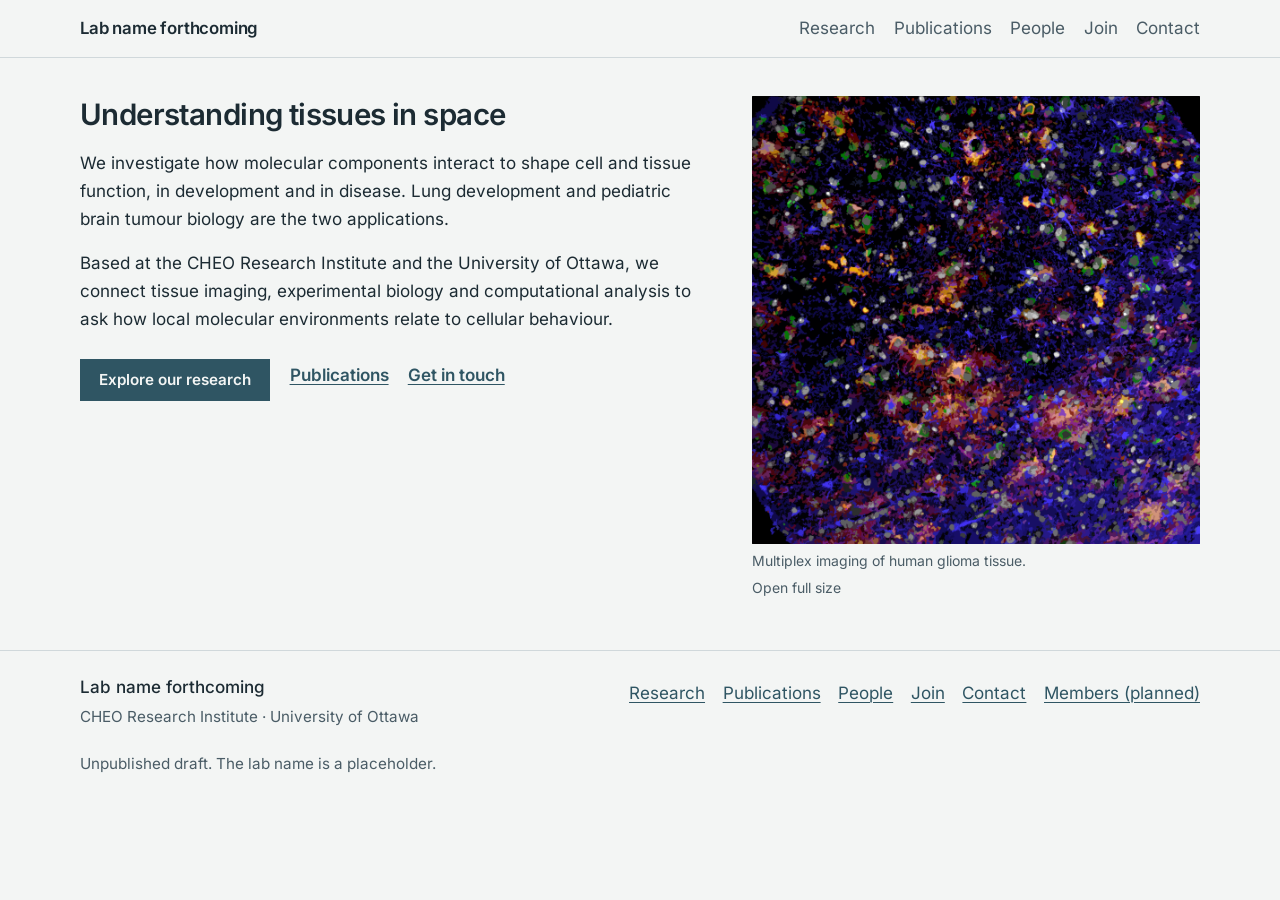
==== index.html @ e77f484b "Add the unpublished lab website at the repository root. The private repository previously held only " ====
<!DOCTYPE html>
<html lang="en-CA">
<head>
  <meta charset="utf-8">
  <meta name="viewport" content="width=device-width, initial-scale=1">
  <meta name="color-scheme" content="light">
  <meta name="robots" content="noindex, nofollow">
  <meta name="description" content="Research on lung development and pediatric tumour biology by Hadeesha Piyadasa, Scientist at the CHEO Research Institute and Assistant Professor at the University of Ottawa.">
  <title>Home</title>
  <link rel="icon" href="favicon.svg" type="image/svg+xml">
  <link rel="stylesheet" href="css/styles.css">
</head>
<body>
  <a class="skip" href="#content">Skip to content</a>
  <header class="site-header">
    <div class="shell header-bar">
      <a class="brand" href="./" aria-current="page"><span data-config="labName"></span><noscript>Lab site home</noscript></a>
      <nav aria-label="Primary">
        <ul class="nav-list">
          <li><a href="research/">Research</a></li>
          <li><a href="publications/">Publications</a></li>
          <li><a href="people/">People</a></li>
          <li><a href="join/">Join</a></li>
          <li><a href="join/#contact-heading">Contact</a></li>
        </ul>
      </nav>
    </div>
  </header>

  <main id="content" tabindex="-1">
    <div class="shell home-layout">
      <div class="home-lead">
        <h1>Understanding tissues in space</h1>
        <p>We investigate how molecular components interact to shape cell and tissue function, in development and in disease. Lung development and pediatric brain tumour biology are the two applications.</p>
        <p>Based at the CHEO Research Institute and the University of Ottawa, we connect tissue imaging, experimental biology and computational analysis to ask how local molecular environments relate to cellular behaviour.</p>
        <p class="home-links">
          <a class="button" href="research/">Explore our research</a>
          <a href="publications/">Publications</a>
          <a href="join/#contact-heading">Get in touch</a>
        </p>
      </div>
      <figure class="home-figure">
        <a href="images/glioma-multiplex-full.jpg">
          <img src="images/glioma-multiplex.jpg" width="2000" height="2000" alt="Multiplex imaging of human glioma tissue.">
          <span class="visually-hidden">Open full size</span>
        </a>
        <figcaption>Multiplex imaging of human glioma tissue.</figcaption>
        <p class="figure-open"><a href="images/glioma-multiplex-full.jpg">Open full size</a></p>
      </figure>
    </div>
  </main>

  <footer class="site-footer">
    <div class="shell">
      <div class="footer-brand">
        <p class="footer-name"><span data-config="labName"></span></p>
        <p class="footer-affil">CHEO Research Institute · University of Ottawa</p>
      </div>
      <nav class="footer-nav" aria-label="Footer">
        <ul>
          <li><a href="research/">Research</a></li>
          <li><a href="publications/">Publications</a></li>
          <li><a href="people/">People</a></li>
          <li><a href="join/">Join</a></li>
          <li><a href="join/#contact-heading">Contact</a></li>
          <li><a href="members/">Members (planned)</a></li>
        </ul>
      </nav>
      <p class="draft-note">Unpublished draft. The lab name is a placeholder.</p>
    </div>
  </footer>
  <script src="js/site-config.js"></script>
  <script src="js/site.js"></script>
</body>
</html>
---- css/styles.css ----
/* Editorial styles for the lab draft.
   Colour tokens live here. The lab name does not: it is set in js/site-config.js.
   Chalky blue palette: --paper is the soft off-white ground, --beige is the pale blue-grey surface,
   --sage is the dusty mineral blue, and --clay is a second muted slate. No violet.
   Text colours are paired with --paper or --beige at WCAG AA.
   --line-strong is for control boundaries (3:1). --rule is a decorative hairline. */

@font-face {
  font-family: "Inter";
  font-style: normal;
  font-weight: 400;
  font-display: swap;
  src: url("../fonts/inter-400.woff2") format("woff2");
}

@font-face {
  font-family: "Inter";
  font-style: normal;
  font-weight: 500;
  font-display: swap;
  src: url("../fonts/inter-500.woff2") format("woff2");
}

@font-face {
  font-family: "Inter";
  font-style: normal;
  font-weight: 600;
  font-display: swap;
  src: url("../fonts/inter-600.woff2") format("woff2");
}

:root {
  --paper: #f3f5f4;
  --beige: #dde5e8;
  --ink: #1c2b33;
  --muted: #4a5c66;
  --sage: #2f5563;
  --clay: #3a4f5c;
  --rule: #d0d8db;
  --line-strong: #5c6e78;
  --selection: #d5e0e3;
  --sans: "Inter", "Helvetica Neue", Helvetica, Arial, sans-serif;
  color-scheme: light;
}

*,
*::before,
*::after {
  box-sizing: border-box;
}

html {
  scroll-behavior: smooth;
}

body {
  margin: 0;
  background: var(--paper);
  color: var(--ink);
  font-family: var(--sans);
  font-size: 1.0625rem;
  font-weight: 400;
  line-height: 1.65;
  text-rendering: optimizeLegibility;
}

::selection {
  background: var(--selection);
  color: var(--ink);
}

h1,
h2,
h3,
.brand {
  text-wrap: balance;
}

p {
  text-wrap: pretty;
}

a {
  color: var(--sage);
  text-decoration-thickness: 1px;
  text-underline-offset: 0.16em;
}

a:visited {
  color: var(--sage);
}

a:hover {
  color: var(--ink);
}

:focus-visible {
  outline: 2px solid var(--sage);
  outline-offset: 3px;
}

.skip {
  position: absolute;
  left: 1rem;
  top: 0;
  transform: translateY(-120%);
  background: var(--ink);
  color: var(--paper);
  padding: 0.6rem 0.9rem;
  z-index: 6;
  text-decoration: none;
}

.skip:hover,
.skip:focus,
.skip:focus-visible {
  transform: none;
  color: var(--paper);
  outline-color: var(--paper);
}

.skip:visited {
  color: var(--paper);
}

.shell {
  width: min(1120px, calc(100% - 2rem));
  margin-inline: auto;
}

.site-header {
  position: sticky;
  top: 0;
  z-index: 4;
  background: var(--paper);
  border-bottom: 1px solid var(--rule);
}

.header-bar {
  display: flex;
  flex-wrap: wrap;
  align-items: center;
  justify-content: space-between;
  gap: 0.35rem 1.5rem;
  min-height: 3.5rem;
  padding-block: 0.35rem;
}

.brand {
  font-family: var(--sans);
  font-weight: 600;
  font-size: 1.05rem;
  line-height: 1.35;
  letter-spacing: -0.011em;
  color: var(--ink);
  text-decoration: none;
  overflow-wrap: anywhere;
}

.brand:hover,
.brand:visited {
  color: var(--ink);
}

.brand:hover {
  color: var(--sage);
}

.nav-list,
.footer-nav ul,
.chips,
.focus-list,
.page-index ol,
.legend {
  list-style: none;
  margin: 0;
  padding: 0;
}

.nav-list {
  display: flex;
  flex-wrap: wrap;
  gap: 0.15rem 1.15rem;
}

.nav-list a {
  display: inline-block;
  padding-block: 0.55rem;
  color: var(--muted);
  text-decoration: none;
}

.nav-list a:visited {
  color: var(--muted);
}

.nav-list a:hover {
  color: var(--sage);
}

.nav-list a[aria-current="page"] {
  color: var(--ink);
  font-weight: 600;
  box-shadow: inset 0 -2px 0 var(--sage);
}

.kicker,
.section-label {
  font-family: var(--sans);
  font-size: 0.75rem;
  font-weight: 600;
  letter-spacing: 0.06em;
  text-transform: uppercase;
  color: var(--sage);
  margin: 0 0 0.85rem;
}

h2.section-label {
  margin-top: 2.4rem;
  margin-bottom: 0.2rem;
}

.home-copy {
  padding: 2.5rem 0 2.75rem;
  max-width: 40rem;
}

.home-copy h1,
.page-intro h1 {
  font-family: var(--sans);
  font-weight: 600;
  letter-spacing: -0.02em;
  line-height: 1.2;
  margin: 0;
}

.home-copy h1 {
  font-size: clamp(1.85rem, 2.6vw, 2.35rem);
  max-width: min(20em, 100%);
}

.lede,
.deck {
  font-family: var(--sans);
  font-style: normal;
  font-weight: 400;
  line-height: 1.6;
  color: var(--ink);
  margin: 1rem 0 0;
}

.lede {
  font-size: 1.125rem;
  max-width: 38rem;
}

.deck {
  font-size: 1.125rem;
  max-width: 38rem;
}

.chips {
  display: flex;
  flex-wrap: wrap;
  gap: 0.45rem;
  margin-top: 1.35rem;
}

.chips a {
  display: inline-block;
  padding: 0.32rem 0.65rem;
  border: 1px solid var(--line-strong);
  border-radius: 2px;
  color: var(--ink);
  text-decoration: none;
  font-size: 0.86rem;
  line-height: 1.35;
  background: transparent;
}

.chips a:visited {
  color: var(--ink);
}

.chips a:hover {
  border-color: var(--sage);
  color: var(--sage);
  background: var(--beige);
}

.focus-list {
  margin-top: 2.15rem;
}

.focus-list > li {
  display: grid;
  grid-template-columns: 2.4rem minmax(0, 1fr);
  column-gap: 0.8rem;
  border-top: 1px solid var(--rule);
  padding: 0.95rem 0 1rem;
}

.focus-list .num {
  font-family: var(--sans);
  font-style: normal;
  font-weight: 500;
  font-size: 0.95rem;
  color: var(--muted);
  padding-top: 0.15rem;
}

.focus-list h3 {
  font-family: var(--sans);
  font-weight: 600;
  font-size: 1.2rem;
  line-height: 1.35;
  letter-spacing: -0.011em;
  margin: 0 0 0.3rem;
}

.focus-list h3 a {
  text-decoration: underline;
  text-decoration-thickness: 1px;
  text-underline-offset: 0.14em;
}

.focus-list h3 a:hover {
  color: var(--ink);
}

.focus-list p {
  margin: 0;
  color: var(--muted);
  max-width: 46ch;
}

.focus-list li:hover .num,
.focus-list li:focus-within .num {
  color: var(--sage);
}

.developing-note {
  margin: 0.4rem 0 0;
  padding-top: 1rem;
  max-width: 42rem;
  color: var(--muted);
  font-size: 0.98rem;
}

.developing-note a {
  color: var(--sage);
}

.developing-note a:hover {
  color: var(--ink);
}

.visual {
  background: var(--beige);
  border-top: 1px solid var(--rule);
  padding: 1.35rem 1rem 1.6rem;
}

.schematic-figure {
  margin: 0;
}

.schematic {
  display: block;
  width: min(100%, 28rem);
  height: auto;
  margin-inline: auto;
}

.figure-label {
  display: block;
  margin-top: 1rem;
}

.schematic-figure p {
  margin: 0 0 0.7rem;
  font-size: 0.95rem;
  line-height: 1.5;
  max-width: 38rem;
}

.legend {
  display: flex;
  flex-wrap: wrap;
  gap: 0.4rem 0.9rem;
  font-size: 0.86rem;
}

.legend li {
  display: flex;
  align-items: center;
  gap: 0.4rem;
}

.swatch {
  width: 0.85rem;
  height: 0.85rem;
  flex: 0 0 auto;
  box-sizing: border-box;
}

.swatch-ring {
  border: 1.5px solid var(--sage);
  border-radius: 50%;
  background: transparent;
}

.swatch-outline {
  border: 1.5px solid var(--ink);
  border-radius: 50%;
  background: var(--beige);
}

.swatch-sage {
  background: var(--sage);
  border-radius: 50%;
}

.swatch-clay {
  background: var(--clay);
  border-radius: 50%;
}

.swatch-barrier {
  width: 0.95rem;
  height: 0.75rem;
  background:
    linear-gradient(var(--ink), var(--ink)) left center / 1.5px 100% no-repeat,
    linear-gradient(var(--ink), var(--ink)) right center / 1.5px 100% no-repeat;
}

.ring-sage,
.ring-ink,
.ring-clay,
.cell-outline,
.cell-sage,
.cell-clay,
.vessel {
  stroke-linecap: round;
  stroke-linejoin: round;
}

.ring-sage {
  fill: none;
  stroke: var(--sage);
  stroke-width: 1.45;
}

.ring-ink {
  fill: none;
  stroke: var(--ink);
  stroke-width: 1.15;
}

.ring-clay {
  fill: none;
  stroke: var(--clay);
  stroke-width: 1.15;
}

.cell-outline {
  fill: var(--beige);
  stroke: var(--ink);
  stroke-width: 1.3;
}

.cell-sage {
  fill: var(--sage);
  stroke: none;
}

.cell-clay {
  fill: var(--clay);
  stroke: none;
}

.vessel {
  fill: none;
  stroke: var(--ink);
  stroke-width: 1.25;
}

.affiliations {
  padding: 2.4rem 0 2.6rem;
  border-top: 1px solid var(--rule);
}

.aff-grid {
  display: grid;
  gap: 1.6rem;
}

.affiliations h3 {
  font-family: var(--sans);
  font-weight: 600;
  font-size: 1.125rem;
  line-height: 1.35;
  letter-spacing: -0.011em;
  margin: 0 0 0.35rem;
}

.affiliations p {
  margin: 0 0 0.45rem;
  max-width: 36ch;
}

.page {
  padding-bottom: 4rem;
}

.page-intro {
  max-width: 40rem;
  padding-top: 2.7rem;
  padding-bottom: 2rem;
}

.page-intro h1 {
  font-size: clamp(1.7rem, 2.2vw, 2.05rem);
}

.role {
  margin: 0.8rem 0 0;
  color: var(--sage);
  font-weight: 500;
}

.page-grid {
  display: grid;
  gap: 1.75rem;
}

.page-index ol {
  border-bottom: 1px solid var(--rule);
  counter-reset: idx;
}

.page-index li {
  counter-increment: idx;
  border-top: 1px solid var(--rule);
}

.page-index a {
  display: grid;
  grid-template-columns: 2rem minmax(0, 1fr);
  column-gap: 0.45rem;
  row-gap: 0.1rem;
  padding: 0.6rem 0;
  color: var(--ink);
  text-decoration: none;
}

.page-index a::before {
  content: counter(idx, decimal-leading-zero);
  grid-column: 1;
  grid-row: 1 / span 2;
  font-family: var(--sans);
  font-style: normal;
  font-weight: 500;
  color: var(--muted);
}

.page-index a:visited {
  color: var(--ink);
}

.page-index a:hover,
.page-index a:hover::before {
  color: var(--sage);
}

.index-label {
  grid-column: 2;
  grid-row: 1;
}

.index-note {
  grid-column: 2;
  grid-row: 2;
  color: var(--sage);
  font-size: 0.8rem;
}

.prose h2 {
  font-family: var(--sans);
  font-weight: 600;
  font-size: 1.35rem;
  line-height: 1.35;
  letter-spacing: -0.015em;
  margin: 2.5rem 0 0.75rem;
}

.prose > section:first-child > h2 {
  margin-top: 0;
}

.prose p,
.prose li {
  max-width: 65ch;
}

.prose p {
  margin: 0 0 1rem;
}

.prose ul {
  margin: 0.25rem 0 1.1rem;
  padding-left: 1.15rem;
}

.prose li {
  margin: 0.35rem 0;
  padding-left: 0.2rem;
}

.prose li::marker {
  color: var(--sage);
}

.cite-list {
  list-style: none;
  margin: 0;
  padding: 0;
}

.citation {
  border-top: 1px solid var(--rule);
  padding: 0.9rem 0 1rem;
}

.cite-title {
  margin: 0 0 0.3rem;
  font-weight: 600;
  line-height: 1.4;
}

.cite-authors,
.cite-source,
.cite-full {
  margin: 0 0 0.35rem;
}

.cite-authors,
.cite-full,
.cite-source {
  color: var(--muted);
  overflow-wrap: anywhere;
}

.author-self {
  font-weight: 600;
  color: var(--ink);
}

.citation details {
  margin: 0 0 0.4rem;
}

.citation summary {
  color: var(--sage);
  font-size: 0.92rem;
  font-weight: 600;
}

.preprint-note {
  margin: 0 0 0.5rem;
  padding-left: 0.85rem;
  border-left: 2px solid var(--sage);
}

.prose section[id],
#contact-heading,
#published-glioma {
  scroll-margin-top: 4.75rem;
}

.wide-figure,
.prior-figure {
  margin: 0 0 2.25rem;
}

.figure-scroll {
  overflow-x: auto;
  max-width: 100%;
}

.figure-scroll a {
  display: block;
  color: inherit;
  text-decoration: none;
}

.wide-figure img,
.prior-figure img {
  display: block;
  width: 100%;
  height: auto;
  max-width: none;
  object-fit: contain;
}

.wide-figure figcaption,
.prior-figure figcaption,
.figure-open {
  margin: 0.55rem 0 0;
  max-width: 68ch;
  color: var(--muted);
  font-size: 0.95rem;
  line-height: 1.5;
}

.prior-glioma {
  margin-top: 2.5rem;
  padding-top: 0.25rem;
  border-top: 1px solid var(--rule);
}

.prior-glioma > p {
  max-width: 68ch;
}

.home-layout {
  display: grid;
  grid-template-columns: minmax(0, 1fr);
  gap: 1.75rem;
  align-items: start;
  padding: 2.4rem 0 3.25rem;
}

.home-lead h1 {
  font-size: clamp(1.7rem, 2.3vw, 2.15rem);
  font-weight: 600;
  letter-spacing: -0.02em;
  line-height: 1.25;
  margin: 0 0 1rem;
}

.home-lead p {
  max-width: 40rem;
  margin: 0 0 1rem;
}

.home-links {
  display: flex;
  flex-wrap: wrap;
  align-items: center;
  gap: 0.75rem 1.2rem;
  margin: 1.15rem 0 0;
}

.home-links a:not(.button) {
  font-weight: 600;
}

.home-figure {
  margin: 0;
}

.home-figure a {
  display: block;
  color: inherit;
  text-decoration: none;
}

.home-figure img {
  display: block;
  width: 100%;
  height: auto;
  object-fit: contain;
}

.home-figure figcaption,
.home-figure .figure-open {
  margin: 0.45rem 0 0;
  color: var(--muted);
  font-size: 0.875rem;
  line-height: 1.4;
}

.button {
  display: inline-block;
  margin-top: 0.6rem;
  padding: 0.7rem 1.2rem;
  background: var(--sage);
  color: var(--paper);
  font-weight: 600;
  font-size: 0.95rem;
  line-height: 1.3;
  text-decoration: none;
}

.button:visited,
.button:hover,
.button:focus-visible {
  color: var(--paper);
}

.button:hover {
  background: var(--ink);
}

.developing {
  margin-top: 2.75rem;
  padding: 0.2rem 0 0.2rem 1rem;
  border-left: 2px solid var(--sage);
}

.developing h2 {
  margin-top: 0.35rem;
}

.record {
  margin: 0.4rem 0 1.2rem;
}

.record div {
  display: grid;
  gap: 0.15rem;
  padding: 0.8rem 0;
  border-top: 1px solid var(--rule);
}

.record dt {
  font-size: 0.75rem;
  font-weight: 600;
  letter-spacing: 0.06em;
  text-transform: uppercase;
  color: var(--sage);
}

.record dd {
  margin: 0;
  overflow-wrap: anywhere;
}

.placeholder-panel {
  margin: 0 0 1.5rem;
  padding: 1rem 1rem 0.35rem;
  border: 1px solid var(--line-strong);
  background: var(--beige);
}

.placeholder-panel h2 {
  margin-top: 0.15rem;
}

.placeholder-flag {
  font-weight: 600;
  margin: 0 0 0.35rem;
}

.identity-panel {
  margin-top: 1.6rem;
  padding-top: 0.4rem;
  border-top: 1px solid var(--rule);
}

.site-footer {
  border-top: 1px solid var(--rule);
  padding: 1.4rem 0 2.4rem;
}

.site-footer .shell {
  display: grid;
  gap: 1rem;
}

.footer-name {
  font-weight: 500;
  margin: 0 0 0.2rem;
  overflow-wrap: anywhere;
}

.footer-affil,
.draft-note {
  margin: 0;
  color: var(--muted);
  font-size: 0.95rem;
}

.footer-nav ul {
  display: flex;
  flex-wrap: wrap;
  gap: 0.35rem 1.1rem;
}

.footer-nav a {
  display: inline-block;
  padding-block: 0.35rem;
  color: var(--sage);
}

.footer-nav a:visited {
  color: var(--sage);
}

.footer-nav a:hover {
  color: var(--ink);
}

.footer-nav a[aria-current="page"] {
  font-weight: 600;
}

.draft-note {
  margin-top: 0.35rem;
}

.visually-hidden {
  position: absolute;
  width: 1px;
  height: 1px;
  padding: 0;
  margin: -1px;
  overflow: hidden;
  clip: rect(0, 0, 0, 0);
  white-space: nowrap;
  border: 0;
}

@media (max-width: 720px) {
  .header-bar {
    flex-direction: column;
    align-items: flex-start;
    padding-block: 0.7rem;
  }
}

@media (min-width: 700px) {
  .shell {
    width: min(1120px, calc(100% - 4rem));
  }

  .record div {
    grid-template-columns: 12.5rem minmax(0, 1fr);
    gap: 0.5rem 1rem;
    align-items: baseline;
  }

}

@media (min-width: 840px) {
  .home-layout {
    grid-template-columns: minmax(0, 1.05fr) minmax(14rem, 28rem);
    column-gap: 3rem;
  }
}

@media (min-width: 800px) {
  .aff-grid {
    grid-template-columns: 0.9fr 1.35fr 0.85fr;
    gap: 2rem;
  }
}

@media (min-width: 900px) {
  .site-footer .shell {
    grid-template-columns: minmax(0, 1fr) max-content;
    grid-template-areas:
      "brand nav"
      "note note";
    column-gap: 2rem;
    align-items: start;
  }

  .footer-brand {
    grid-area: brand;
  }

  .footer-nav {
    grid-area: nav;
  }

  .footer-nav ul {
    justify-content: flex-end;
  }

  .draft-note {
    grid-area: note;
  }
}

@media (min-width: 900px) {
  .page-grid {
    grid-template-columns: 16.5rem minmax(0, 40rem);
    align-items: start;
  }

  .page-index {
    position: sticky;
    top: 4.5rem;
  }
}

@media (min-width: 960px) {
  .split {
    display: grid;
    grid-template-columns: minmax(0, 1.15fr) minmax(17rem, 0.8fr);
    column-gap: 2.75rem;
    align-items: stretch;
  }

  .home-copy {
    padding: 3.15rem 0 3.4rem;
  }

  .visual {
    border-top: 0;
    border-left: 1px solid var(--rule);
    padding: 1.6rem 0 2rem 1.45rem;
  }

  .schematic-figure {
    position: sticky;
    top: 1.15rem;
  }
}

@media (max-width: 959px) {
  .split {
    display: grid;
    grid-template-columns: 1fr;
  }
}

@media (prefers-reduced-motion: reduce) {
  html {
    scroll-behavior: auto;
  }
}

@media (prefers-contrast: more) {
  :root {
    --rule: #1c2b33;
    --muted: #1c2b33;
  }

  .ring-sage,
  .ring-ink,
  .ring-clay,
  .cell-outline,
  .vessel {
    stroke-width: 2;
  }
}

@media (forced-colors: active) {
  .chips a,
  .placeholder-panel,
  .site-header,
  .site-footer,
  .visual,
  .developing {
    border-color: CanvasText;
  }

  .skip {
    background: CanvasText;
    color: Canvas;
  }
}

@media print {
  .skip,
  .site-header nav,
  .page-index,
  .footer-nav {
    display: none;
  }

  body {
    background: #fff;
    color: #000;
  }

  .visual,
  .placeholder-panel {
    background: #fff;
  }

  a[href^="http"]::after {
    content: " (" attr(href) ")";
    font-size: 0.85em;
  }
}
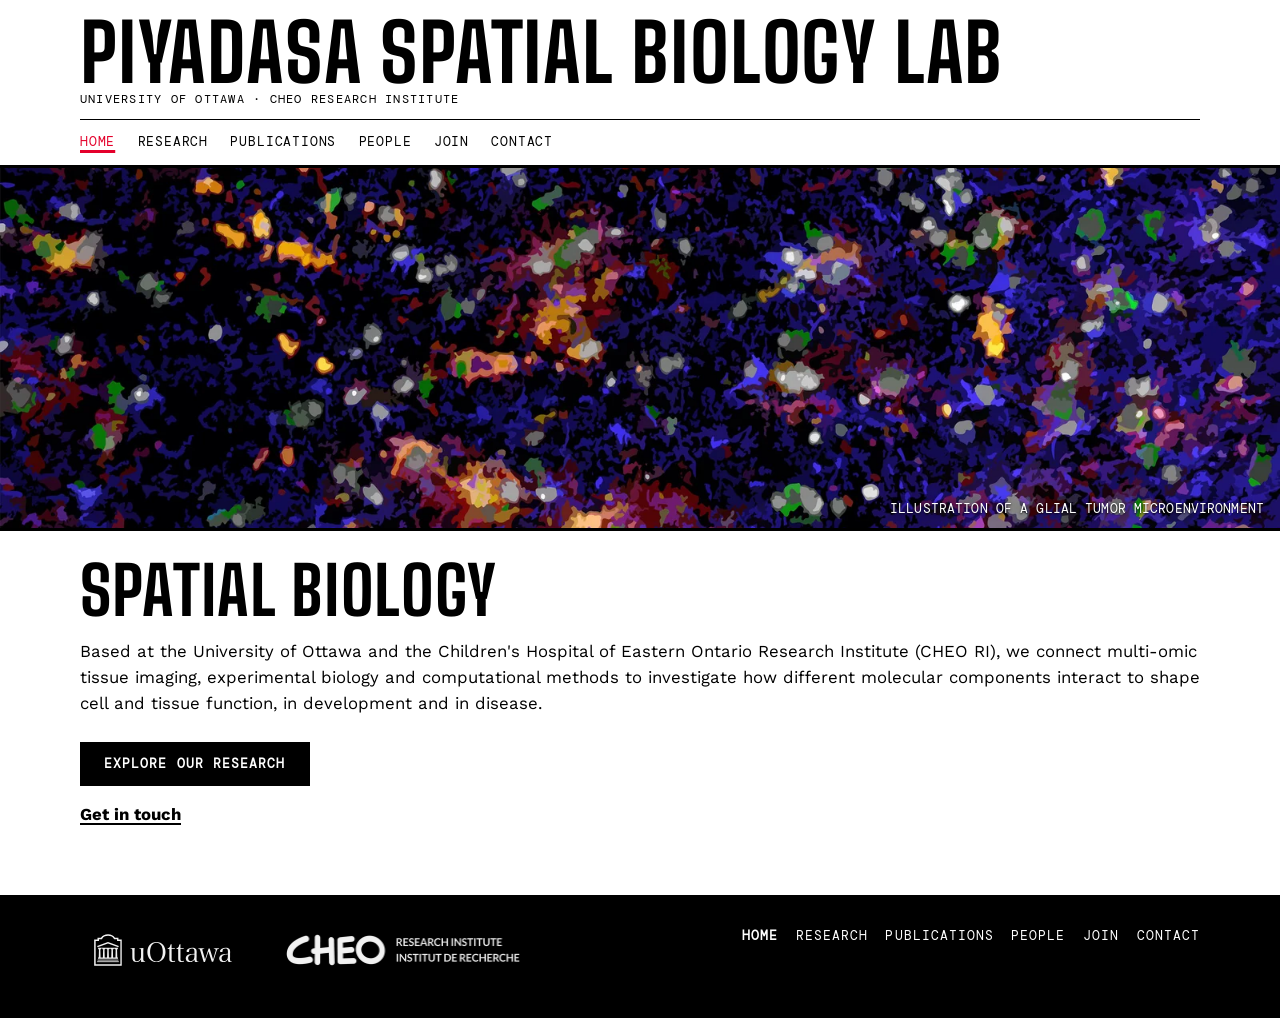
==== commit d1cfae32: "Publish the current lab website. Replace the draft at the repository root with the owner's current s" ====
--- a/index.html
+++ b/index.html
@@ -5,68 +5,67 @@
   <meta name="viewport" content="width=device-width, initial-scale=1">
   <meta name="color-scheme" content="light">
   <meta name="robots" content="noindex, nofollow">
-  <meta name="description" content="Research on lung development and pediatric tumour biology by Hadeesha Piyadasa, Scientist at the CHEO Research Institute and Assistant Professor at the University of Ottawa.">
+  <meta name="description" content="Research on lung development and pediatric tumor biology by Hadeesha Piyadasa, Assistant Professor at the University of Ottawa and Scientist at the CHEO Research Institute.">
   <title>Home</title>
   <link rel="icon" href="favicon.svg" type="image/svg+xml">
+  <link rel="preload" href="fonts/big-shoulders-700.woff" as="font" type="font/woff" crossorigin>
+  <link rel="preload" href="fonts/work-sans-400.woff" as="font" type="font/woff" crossorigin>
   <link rel="stylesheet" href="css/styles.css">
 </head>
 <body>
   <a class="skip" href="#content">Skip to content</a>
   <header class="site-header">
     <div class="shell header-bar">
-      <a class="brand" href="./" aria-current="page"><span data-config="labName"></span><noscript>Lab site home</noscript></a>
+      <div class="brand-block">
+        <a class="brand" href="./" aria-current="page"><span data-config="labName"></span><noscript>Lab site home</noscript></a>
+        <p class="brand-affil">University of Ottawa · CHEO Research Institute</p>
+      </div>
       <nav aria-label="Primary">
         <ul class="nav-list">
+          <li><a href="./" aria-current="page">Home</a></li>
           <li><a href="research/">Research</a></li>
           <li><a href="publications/">Publications</a></li>
           <li><a href="people/">People</a></li>
           <li><a href="join/">Join</a></li>
-          <li><a href="join/#contact-heading">Contact</a></li>
+          <li><a href="contact/">Contact</a></li>
         </ul>
       </nav>
     </div>
   </header>
 
   <main id="content" tabindex="-1">
-    <div class="shell home-layout">
-      <div class="home-lead">
-        <h1>Understanding tissues in space</h1>
-        <p>We investigate how molecular components interact to shape cell and tissue function, in development and in disease. Lung development and pediatric brain tumour biology are the two applications.</p>
-        <p>Based at the CHEO Research Institute and the University of Ottawa, we connect tissue imaging, experimental biology and computational analysis to ask how local molecular environments relate to cellular behaviour.</p>
-        <p class="home-links">
-          <a class="button" href="research/">Explore our research</a>
-          <a href="publications/">Publications</a>
-          <a href="join/#contact-heading">Get in touch</a>
-        </p>
-      </div>
-      <figure class="home-figure">
-        <a href="images/glioma-multiplex-full.jpg">
-          <img src="images/glioma-multiplex.jpg" width="2000" height="2000" alt="Multiplex imaging of human glioma tissue.">
-          <span class="visually-hidden">Open full size</span>
-        </a>
-        <figcaption>Multiplex imaging of human glioma tissue.</figcaption>
-        <p class="figure-open"><a href="images/glioma-multiplex-full.jpg">Open full size</a></p>
-      </figure>
+    <figure class="home-banner">
+      <img src="images/glioma-multiplex.jpg" srcset="images/_opt/glioma-multiplex-800.webp 800w, images/_opt/glioma-multiplex-1200.webp 1200w, images/_opt/glioma-multiplex-1600.webp 1600w, images/_opt/glioma-multiplex-2000.webp 2000w" sizes="100vw" width="2000" height="800" alt="Illustration of a glial tumor microenvironment." fetchpriority="high" decoding="async">
+      <figcaption class="banner-credit">Illustration of a glial tumor microenvironment</figcaption>
+    </figure>
+    <div class="shell home-lead">
+      <h1>Spatial Biology</h1>
+      <p>Based at the University of Ottawa and the Children's Hospital of Eastern Ontario Research Institute (CHEO RI), we connect multi-omic tissue imaging, experimental biology and computational methods to investigate how different molecular components interact to shape cell and tissue function, in development and in disease.</p>
+      <p class="home-links">
+        <a class="button" href="research/">Explore our research</a>
+        <a href="contact/">Get in touch</a>
+      </p>
     </div>
   </main>
 
   <footer class="site-footer">
     <div class="shell">
       <div class="footer-brand">
-        <p class="footer-name"><span data-config="labName"></span></p>
-        <p class="footer-affil">CHEO Research Institute · University of Ottawa</p>
+        <p class="footer-logos">
+          <img src="images/logos/uottawa.svg" alt="University of Ottawa" width="525" height="190">
+          <img class="logo-cheo" src="images/logos/cheo-ri.png" srcset="images/_opt/cheo-ri-480.webp 480w, images/_opt/cheo-ri-720.webp 720w" sizes="18.5rem" alt="CHEO Research Institute" width="2602" height="346" loading="lazy" decoding="async">
+        </p>
       </div>
       <nav class="footer-nav" aria-label="Footer">
         <ul>
+          <li><a href="./" aria-current="page">Home</a></li>
           <li><a href="research/">Research</a></li>
           <li><a href="publications/">Publications</a></li>
           <li><a href="people/">People</a></li>
           <li><a href="join/">Join</a></li>
-          <li><a href="join/#contact-heading">Contact</a></li>
-          <li><a href="members/">Members (planned)</a></li>
+          <li><a href="contact/">Contact</a></li>
         </ul>
       </nav>
-      <p class="draft-note">Unpublished draft. The lab name is a placeholder.</p>
     </div>
   </footer>
   <script src="js/site-config.js"></script>
--- a/css/styles.css
+++ b/css/styles.css
@@ -27,6 +27,15 @@
   font-weight: 600;
   font-display: swap;
   src: url("../fonts/inter-600.woff2") format("woff2");
+}
+
+/* Handwritten face for the lab name only (Nothing You Could Do, OFL; see fonts/OFL-NothingYouCouldDo.txt). */
+@font-face {
+  font-family: "Nothing You Could Do";
+  font-style: normal;
+  font-weight: 400;
+  font-display: block;
+  src: url("../fonts/nothing-you-could-do.woff") format("woff");
 }
 
 :root {
@@ -675,7 +684,7 @@
 .prose section[id],
 #contact-heading,
 #published-glioma {
-  scroll-margin-top: 4.75rem;
+  scroll-margin-top: 10rem;
 }
 
 .wide-figure,
@@ -992,7 +1001,7 @@
 
   .page-index {
     position: sticky;
-    top: 4.5rem;
+    top: 9.75rem;
   }
 }
 
@@ -1064,6 +1073,605 @@
   }
 }
 
+/* Lab members on the people page. Cards are added with the editor's "Add..." menu
+   (scripts/preview_server.py); a card is an <li class="member"> with an optional
+   <img class="member-photo"> and a .member-body holding name, role and bio. */
+.members {
+  list-style: none;
+  margin: 0.5rem 0 1.5rem;
+  padding: 0;
+}
+
+.prose .members li.member {
+  display: grid;
+  grid-template-columns: auto 1fr;
+  gap: 0.5rem 1.25rem;
+  align-items: start;
+  margin: 0;
+  padding: 1rem 0;
+  border-top: 1px solid var(--rule);
+  max-width: none;
+}
+
+.member-photo {
+  display: block;
+  width: 6.5rem;
+  height: 6.5rem;
+  object-fit: cover;
+  border-radius: 6px;
+  background: var(--beige);
+}
+
+.member-body {
+  min-width: 0;
+}
+
+.member-name {
+  margin: 0;
+  font-size: 1.1rem;
+  font-weight: 600;
+  letter-spacing: -0.01em;
+}
+
+.member-role {
+  margin: 0.2rem 0 0;
+  color: var(--sage);
+  font-weight: 500;
+}
+
+.prose .member-bio {
+  margin: 0.5rem 0 0;
+  max-width: 65ch;
+}
+
+/* Editor presets. Set from the in-browser editor (scripts/preview_server.py).
+   A block with no preset class keeps the design's normal size and width.
+   --type-scale nudges the whole site's type; 1 is the designed size. */
+:root {
+  --type-scale: 1;
+}
+
+html {
+  font-size: calc(100% * var(--type-scale));
+}
+
+.text-s {
+  font-size: 0.92em;
+}
+
+.text-l {
+  font-size: 1.15em;
+}
+
+.text-lead {
+  font-size: 1.2em;
+  line-height: 1.55;
+}
+
+h1.text-s {
+  font-size: clamp(1.4rem, 1.9vw, 1.75rem);
+}
+
+h1.text-l {
+  font-size: clamp(2.1rem, 3vw, 2.8rem);
+}
+
+h2.text-s {
+  font-size: 1.15rem;
+}
+
+h2.text-l {
+  font-size: 1.65rem;
+}
+
+h3.text-s {
+  font-size: 0.95rem;
+}
+
+h3.text-l {
+  font-size: 1.3rem;
+}
+
+.width-narrow,
+.prose p.width-narrow,
+.prose li.width-narrow,
+.deck.width-narrow,
+.home-lead p.width-narrow {
+  max-width: 46ch;
+}
+
+.width-wide,
+.prose p.width-wide,
+.prose li.width-wide,
+.deck.width-wide,
+.home-lead p.width-wide {
+  max-width: none;
+}
+
+figure.fig-s {
+  max-width: 33%;
+}
+
+figure.fig-m {
+  max-width: 50%;
+}
+
+figure.fig-l {
+  max-width: 75%;
+}
+
+img.member-photo.fig-s {
+  width: 4.5rem;
+  height: 4.5rem;
+}
+
+img.member-photo.fig-l {
+  width: 9rem;
+  height: 9rem;
+}
+
+@media (max-width: 720px) {
+  figure.fig-s {
+    max-width: 60%;
+  }
+
+  figure.fig-m {
+    max-width: 75%;
+  }
+
+  figure.fig-l {
+    max-width: 100%;
+  }
+}
+
+/* Layout adjustments, 8 Nov 2026: text spans the content width, the home
+   calls to action stack, affiliation logos in the footer, and headed sections
+   on the Join page. */
+.page-intro,
+.home-copy,
+.deck,
+.prose p,
+.prose li,
+.home-lead p {
+  max-width: none;
+}
+
+.home-links {
+  flex-direction: column;
+  align-items: flex-start;
+  gap: 0.9rem;
+}
+
+.footer-logos {
+  display: flex;
+  flex-wrap: wrap;
+  align-items: center;
+  gap: 1.5rem 2.5rem;
+  margin: 0;
+}
+
+.brand-block {
+  display: flex;
+  flex-direction: column;
+  gap: 0.1rem;
+}
+
+.brand-affil {
+  margin: 0;
+  font-size: 0.95rem;
+  line-height: 1.3;
+  color: var(--muted);
+}
+
+.footer-logos a {
+  display: inline-flex;
+  text-decoration: none;
+}
+
+.footer-logos img {
+  display: block;
+  height: 3.75rem;
+  width: auto;
+  opacity: 0.92;
+}
+
+.footer-logos .logo-cheo {
+  height: 1.95rem;
+}
+
+.page-intro h1.kicker {
+  margin: 0;
+  max-width: none;
+  font-size: 0.75rem;
+  font-weight: 600;
+  line-height: 1.4;
+  letter-spacing: 0.06em;
+  text-transform: uppercase;
+}
+
+.page-intro h1.kicker + .deck,
+.page-intro h1.kicker + .prose {
+  margin-top: 0.9rem;
+}
+
+.kicker,
+.page-intro h1.kicker,
+.section-label {
+  font-size: 1.1rem;
+  font-weight: 600;
+  letter-spacing: 0.08em;
+  text-transform: uppercase;
+  color: var(--accent);
+}
+
+.home-banner {
+  margin: 0;
+}
+
+.home-banner a {
+  display: block;
+}
+
+.home-banner img {
+  display: block;
+  width: 100%;
+  height: clamp(150px, 22vw, 250px);
+  object-fit: cover;
+  object-position: 50% 45%;
+}
+
+.home-banner {
+  position: relative;
+}
+
+/* Small white reference label in the corner of the banner (8 Nov 2026). */
+.home-banner .banner-credit {
+  position: absolute;
+  right: 1rem;
+  bottom: 0.6rem;
+  margin: 0;
+  color: #fff;
+  font-size: 0.8rem;
+  line-height: 1.3;
+  letter-spacing: 0.01em;
+  text-align: right;
+  text-shadow: 0 1px 2px rgba(0, 0, 0, 0.75), 0 0 8px rgba(0, 0, 0, 0.45);
+}
+
+@media (max-width: 600px) {
+  .home-banner .banner-credit {
+    right: 0.75rem;
+    bottom: 0.45rem;
+    font-size: 0.7rem;
+  }
+}
+
+.home-lead {
+  padding: 1.75rem 0 3.25rem;
+}
+
+.join-sections h2 {
+  padding-top: 1.5rem;
+  border-top: 1px solid var(--rule);
+}
+
+.join-contact-note {
+  margin-top: 2rem;
+  padding-top: 1.25rem;
+  border-top: 1px solid var(--rule);
+  font-weight: 500;
+}
+
+@media (min-width: 900px) {
+  .page-grid {
+    grid-template-columns: 16.5rem minmax(0, 1fr);
+  }
+
+  .site-footer .shell {
+    grid-template-areas: "brand nav";
+  }
+}
+
+/* Accent option A (8 Nov 2026): University of Ottawa garnet (#8F001A) on the
+   elements that carry the accent role. Delete this block to return to slate.
+   Garnet on --paper is 9.2:1, on --beige 7.5:1 (WCAG AA/AAA). */
+:root {
+  --accent: #8f001a;
+  --accent-hover: #6e0014;
+}
+
+.button {
+  background: var(--accent);
+}
+
+.button:hover {
+  background: var(--accent-hover);
+}
+
+.nav-list a[aria-current="page"] {
+  box-shadow: inset 0 -2px 0 var(--accent);
+}
+
+.kicker,
+.section-label {
+  color: var(--accent);
+}
+
+a {
+  text-decoration-color: var(--accent);
+}
+
+a:hover {
+  text-decoration-color: var(--accent-hover);
+}
+
+.author-self {
+  color: var(--accent);
+}
+
+.join-sections h2,
+.join-contact-note {
+  border-top-color: var(--accent);
+}
+
+:focus-visible {
+  outline-color: var(--accent);
+}
+
+/* Figures under the research sections (8 Nov 2026). */
+.section-figure {
+  margin: 1rem 0 1.5rem;
+}
+
+.section-figure a {
+  display: block;
+}
+
+.section-figure img {
+  display: block;
+  width: 100%;
+  height: auto;
+}
+
+.section-figure figcaption {
+  margin: 0.6rem 0 0;
+  color: var(--muted);
+  font-size: 0.875rem;
+  line-height: 1.45;
+}
+
+/* Lab name at twice its original size in the header and footer (8 Nov 2026). */
+.brand {
+  font-family: "Nothing You Could Do", "Bradley Hand", "Segoe Script", cursive;
+  font-weight: 400;
+  font-size: clamp(2.2rem, 3.4vw, 2.7rem);
+  line-height: 1.05;
+  letter-spacing: 0;
+}
+
+.header-bar {
+  min-height: 5rem;
+  padding-block: 0.6rem;
+}
+
+.footer-name {
+  font-size: 2rem;
+  line-height: 1.15;
+  font-weight: 600;
+  letter-spacing: -0.02em;
+}
+
+/* The lab name is a wordmark, not a heading: garnet, so it reads differently
+   from the slate page titles. */
+.brand,
+.brand:visited,
+.footer-name {
+  color: var(--accent);
+}
+
+.brand:hover {
+  color: var(--accent-hover);
+}
+
+
+@media (max-width: 720px) {
+  .brand {
+    font-size: 2.3rem;
+  }
+
+  .footer-name {
+    font-size: 1.5rem;
+  }
+}
+
+/* Journal cover thumbnails beside each publication (8 Nov 2026). Entries
+   without a cover (e.g. ones added in the editor) keep the plain stacked layout. */
+.citation.with-cover {
+  display: flex;
+  gap: 1.25rem;
+  align-items: flex-start;
+}
+
+.cite-body {
+  flex: 1 1 auto;
+  min-width: 0;
+}
+
+.cite-cover {
+  flex: 0 0 6.75rem;
+  width: 6.75rem;
+  margin-top: 0.2rem;
+}
+
+.cite-cover a {
+  display: block;
+}
+
+/* Real covers: fixed width, natural height, no frame. */
+.cite-cover img {
+  display: block;
+  width: 6.75rem;
+  height: auto;
+}
+
+.cite-cover-empty {
+  display: block;
+  width: 6.75rem;
+  height: 9rem;
+  border: 1px solid var(--rule);
+  border-radius: 2px;
+  background: #fff;
+}
+
+.cite-cover-empty {
+  display: flex;
+  flex-direction: column;
+  justify-content: center;
+  align-items: center;
+  gap: 0.2rem;
+  padding: 0.4rem;
+  text-align: center;
+  font-size: 0.68rem;
+  line-height: 1.3;
+  color: var(--muted);
+  background: var(--beige);
+}
+
+.cite-cover-empty span:first-child {
+  font-weight: 600;
+  color: var(--ink);
+}
+
+@media (max-width: 600px) {
+  .citation.with-cover {
+    gap: 0.9rem;
+  }
+
+  .cite-cover {
+    flex-basis: 4.75rem;
+    width: 4.75rem;
+  }
+
+  .cite-cover img {
+    width: 4.75rem;
+  }
+
+  .cite-cover-empty {
+    width: 4.75rem;
+    height: 6.35rem;
+  }
+}
+
+/* People page: portrait to the right of the name and biography (12 Nov 2026). */
+.pi-photo {
+  width: 100%;
+  max-width: 24rem;
+  margin: 0 0 1.5rem;
+}
+
+.pi-photo img {
+  display: block;
+  width: 100%;
+  height: auto;
+  aspect-ratio: 1 / 1;
+  object-fit: cover;
+  border-radius: 8px;
+}
+
+@media (min-width: 760px) {
+  .pi-profile {
+    display: grid;
+    grid-template-columns: minmax(0, 1fr) 24rem;
+    column-gap: 3rem;
+    align-items: start;
+  }
+
+  .pi-profile .page-intro {
+    grid-column: 1;
+    grid-row: 1;
+  }
+
+  .pi-profile .pi-photo {
+    grid-column: 2;
+    grid-row: 1 / span 2;
+    width: 24rem;
+    max-width: none;
+    margin: 2.9rem 0 0;
+  }
+
+  .pi-profile .prose {
+    display: contents;
+  }
+
+  .pi-profile .prose > * {
+    grid-column: 1 / -1;
+  }
+
+  .pi-profile .prose > p:first-child {
+    grid-column: 1;
+    grid-row: 2;
+  }
+}
+
+@media (min-width: 1100px) {
+  .pi-profile {
+    grid-template-columns: minmax(0, 1fr) 36rem;
+  }
+
+  .pi-profile .pi-photo {
+    width: 36rem;
+  }
+}
+
+/* Header: lab name on top, navigation on its own row beneath it; current page
+   shown in bold garnet rather than with an underline (12 Nov 2026). */
+.header-bar {
+  flex-direction: column;
+  align-items: flex-start;
+  gap: 0.5rem;
+  min-height: 0;
+  padding-block: 0.9rem 0;
+}
+
+.header-bar nav {
+  width: 100%;
+}
+
+@media (min-width: 721px) {
+  .header-bar .nav-list {
+    justify-content: flex-end;
+  }
+}
+
+.brand {
+  font-weight: 700; /* the handwriting face has one weight; browsers embolden it */
+}
+
+.nav-list {
+  gap: 0 1.6rem;
+}
+
+.nav-list a {
+  padding-block: 0.65rem 0.75rem;
+}
+
+.nav-list a[aria-current="page"],
+.nav-list a[aria-current="page"]:visited {
+  color: var(--accent);
+  font-weight: 600;
+  box-shadow: none;
+}
+
+.nav-list a[aria-current="page"]:hover {
+  color: var(--accent-hover);
+}
+
+@media (max-width: 720px) {
+  .header-bar {
+    padding-block: 0.8rem 0;
+  }
+}
+
 @media print {
   .skip,
   .site-header nav,
@@ -1087,3 +1695,84 @@
     font-size: 0.85em;
   }
 }
+
+
+@font-face { font-family: "Big Shoulders"; font-style: normal; font-weight: 700; font-display: swap; src: url("../fonts/big-shoulders-700.woff") format("woff"); }
+@font-face { font-family: "Work Sans"; font-style: normal; font-weight: 400; font-display: swap; src: url("../fonts/work-sans-400.woff") format("woff"); }
+@font-face { font-family: "Work Sans"; font-style: normal; font-weight: 700; font-display: swap; src: url("../fonts/work-sans-700.woff") format("woff"); }
+@font-face { font-family: "DM Mono"; font-style: normal; font-weight: 400; font-display: swap; src: url("../fonts/dm-mono-400.woff") format("woff"); }
+
+/* ===== Swiss look (chosen 18 Nov 2026): white, black rules, towering grotesque headings,
+   monospace details, red accent. Fonts: Big Shoulders (display), Work Sans (body), DM Mono (details). ===== */
+:root {
+  --paper: #ffffff;
+  --beige: #f2f2f2;
+  --ink: #000000;
+  --muted: #3d3d3d;
+  --sage: #000000;
+  --clay: #222222;
+  --rule: #000000;
+  --line-strong: #000000;
+  --selection: #ffe0e5;
+  --accent: #e4002b;
+  --accent-hover: #a80020;
+  --sans: "Work Sans", Helvetica, Arial, sans-serif;
+  --display: "Big Shoulders", Impact, "Arial Narrow", sans-serif;
+  --mono: "DM Mono", Menlo, Consolas, monospace;
+}
+body { font-family: var(--sans); font-size: 1.05rem; line-height: 1.55; }
+.site-header { border-bottom: 3px solid #000; }
+.header-bar { padding-top: 1rem; gap: 0.75rem; }
+.brand, .brand:visited { font-family: var(--display); font-weight: 700; font-size: clamp(3rem, 6.2vw, 5.2rem); line-height: 0.92; letter-spacing: 0.01em; text-transform: uppercase; color: #000; }
+.brand:hover { color: var(--accent); }
+.brand-affil { font-family: var(--mono); font-size: 0.78rem; text-transform: uppercase; letter-spacing: 0.1em; color: #000; }
+.header-bar .nav-list { justify-content: flex-start; gap: 0; width: 100%; border-top: 1px solid #000; }
+.nav-list a, .nav-list a:visited { font-family: var(--mono); font-size: 0.84rem; text-transform: uppercase; letter-spacing: 0.06em; color: #000; padding: 0.75rem 1.4rem 0.75rem 0; }
+.nav-list a:hover { color: var(--accent); }
+.nav-list a[aria-current="page"], .nav-list a[aria-current="page"]:visited { color: var(--accent); font-weight: 400; text-decoration: underline; text-decoration-thickness: 3px; text-underline-offset: 0.3em; }
+.page-intro h1, .home-lead h1 { font-family: var(--display); font-weight: 700; text-transform: uppercase; font-size: clamp(2.8rem, 5.2vw, 4.4rem); line-height: 0.95; letter-spacing: 0.01em; }
+.prose h2, .member-name { font-family: var(--display); font-weight: 700; text-transform: uppercase; font-size: 2.1rem; line-height: 1; letter-spacing: 0.01em; }
+.kicker, .page-intro h1.kicker, .section-label { font-family: var(--mono); font-size: 0.82rem; letter-spacing: 0.14em; font-weight: 400; }
+.page-intro h1.kicker { font-family: var(--display); font-size: clamp(2.8rem, 5.2vw, 4.4rem); letter-spacing: 0.01em; color: #000; }
+.deck { font-size: 1.15rem; max-width: 44rem; }
+.role { font-family: var(--mono); font-size: 0.9rem; color: #000; }
+.button { background: #000; color: #fff; border-radius: 0; text-transform: uppercase; font-family: var(--mono); font-size: 0.84rem; letter-spacing: 0.08em; padding: 0.85rem 1.5rem; }
+.button:hover { background: var(--accent); color: #fff; }
+a { color: #000; text-decoration-color: #000; text-decoration-thickness: 2px; }
+a:hover { color: var(--accent); }
+.home-banner img { height: clamp(180px, 30vw, 360px); }
+.home-banner { border-bottom: 3px solid #000; }
+.section-figure, .wide-figure { border: 2px solid #000; padding: 1rem; }
+.section-figure img, .wide-figure img { display: block; width: 100%; height: auto; }
+.citation { border-top: 2px solid #000; }
+.cite-list { border-bottom: 2px solid #000; }
+.cite-source, .cite-full { font-family: var(--mono); font-size: 0.85rem; }
+.record div { border-top: 2px solid #000; }
+.record dt { font-family: var(--mono); color: #000; letter-spacing: 0.1em; }
+.page-index li { border-top: 1px solid #000; }
+.page-index a { font-family: var(--mono); font-size: 0.88rem; text-transform: uppercase; letter-spacing: 0.04em; }
+.join-sections h2 { border-top: 2px solid #000; }
+.site-footer { border-top: 3px solid #000; background: #000; color: #fff; }
+.footer-nav a, .footer-nav a:visited { color: #fff; font-family: var(--mono); text-transform: uppercase; font-size: 0.8rem; letter-spacing: 0.08em; }
+.footer-nav a:hover { color: var(--accent); }
+.footer-logos { background: #fff; padding: 0.8rem 1rem; width: max-content; max-width: 100%; }
+.pi-photo img { border-radius: 0; }
+.cite-cover img { filter: none; }
+.banner-credit { font-family: var(--mono); letter-spacing: 0.06em; text-transform: uppercase; font-size: 0.68rem; }
+
+/* With the tall Swiss masthead the header scrolls away with the page instead of staying pinned;
+   the Projects list and section anchors only need to clear the window edge. */
+.site-header { position: static; }
+@media (min-width: 900px) { .page-index { top: 1.5rem; } }
+.prose section[id] { scroll-margin-top: 1.5rem; }
+
+/* Join page: the rule above the contact note matches the section rules; no gap under the title. */
+.join-contact-note { border-top: 2px solid #000; margin-top: 2.5rem; }
+.join-sections > h2:first-child { margin-top: 0.75rem; }
+.page-intro h1.kicker + .prose { margin-top: 0; }
+
+/* Footer logos reversed to white on the black footer (no white plate). */
+.footer-logos { background: none; padding: 0; width: auto; }
+.footer-logos img { filter: brightness(0) invert(1); opacity: 0.95; }
+.page-intro h1.kicker { line-height: 0.95; }
+.page-intro:has(> h1.kicker) { padding-bottom: 1.25rem; }
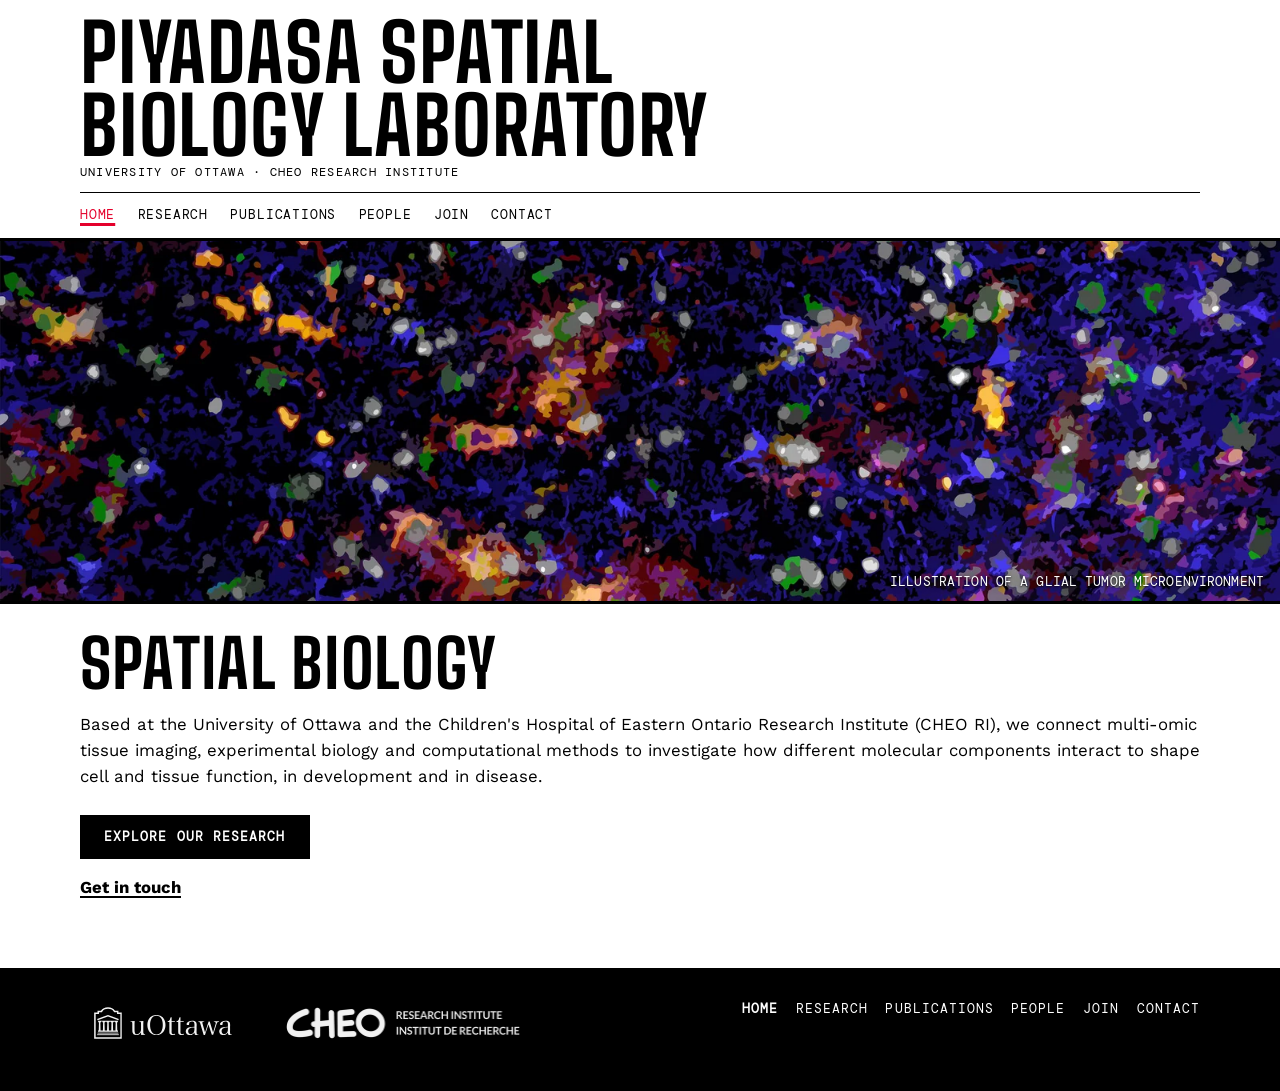
==== commit 735295bc: "Rename the site to Piyadasa Spatial Biology Laboratory. Use that name in the header and in the page " ====
--- a/index.html
+++ b/index.html
@@ -4,9 +4,20 @@
   <meta charset="utf-8">
   <meta name="viewport" content="width=device-width, initial-scale=1">
   <meta name="color-scheme" content="light">
-  <meta name="robots" content="noindex, nofollow">
-  <meta name="description" content="Research on lung development and pediatric tumor biology by Hadeesha Piyadasa, Assistant Professor at the University of Ottawa and Scientist at the CHEO Research Institute.">
-  <title>Home</title>
+  <title>Piyadasa Spatial Biology Laboratory</title>
+  <meta name="description" content="Hadeesha Piyadasa, Assistant Professor at the University of Ottawa and Scientist at CHEO RI, studies lung development and pediatric tumor biology.">
+  <link rel="canonical" href="https://hadeesha.github.io/">
+  <meta property="og:title" content="Piyadasa Spatial Biology Laboratory">
+  <meta property="og:site_name" content="Piyadasa Spatial Biology Laboratory">
+  <meta property="og:description" content="Hadeesha Piyadasa, Assistant Professor at the University of Ottawa and Scientist at CHEO RI, studies lung development and pediatric tumor biology.">
+  <meta property="og:url" content="https://hadeesha.github.io/">
+  <meta property="og:type" content="website">
+  <meta property="og:image" content="https://hadeesha.github.io/images/glioma-multiplex.jpg">
+  <meta name="twitter:card" content="summary_large_image">
+  <meta name="twitter:title" content="Piyadasa Spatial Biology Laboratory">
+  <meta name="twitter:description" content="Hadeesha Piyadasa, Assistant Professor at the University of Ottawa and Scientist at CHEO RI, studies lung development and pediatric tumor biology.">
+  <meta name="twitter:url" content="https://hadeesha.github.io/">
+  <meta name="twitter:image" content="https://hadeesha.github.io/images/glioma-multiplex.jpg">
   <link rel="icon" href="favicon.svg" type="image/svg+xml">
   <link rel="preload" href="fonts/big-shoulders-700.woff" as="font" type="font/woff" crossorigin>
   <link rel="preload" href="fonts/work-sans-400.woff" as="font" type="font/woff" crossorigin>
--- a/css/styles.css
+++ b/css/styles.css
@@ -1754,7 +1754,14 @@
 .join-sections h2 { border-top: 2px solid #000; }
 .site-footer { border-top: 3px solid #000; background: #000; color: #fff; }
 .footer-nav a, .footer-nav a:visited { color: #fff; font-family: var(--mono); text-transform: uppercase; font-size: 0.8rem; letter-spacing: 0.08em; }
-.footer-nav a:hover { color: var(--accent); }
+.footer-nav a:hover,
+.footer-nav a:focus-visible {
+  color: #ffffff;
+  text-decoration: underline;
+  text-decoration-thickness: 2px;
+  text-underline-offset: 0.2em;
+}
+.footer-nav a:focus-visible { outline-color: #ffffff; }
 .footer-logos { background: #fff; padding: 0.8rem 1rem; width: max-content; max-width: 100%; }
 .pi-photo img { border-radius: 0; }
 .cite-cover img { filter: none; }
@@ -1776,3 +1783,78 @@
 .footer-logos img { filter: brightness(0) invert(1); opacity: 0.95; }
 .page-intro h1.kicker { line-height: 0.95; }
 .page-intro:has(> h1.kicker) { padding-bottom: 1.25rem; }
+
+/* Research figures: tap or click the diagram to read it full size. The inline
+   image stays fitted to the column; the dialog shows the original PNG. */
+.figure-zoom {
+  display: block;
+  width: 100%;
+  margin: 0;
+  padding: 0;
+  border: 0;
+  background: transparent;
+  color: inherit;
+  font: inherit;
+  text-align: inherit;
+  cursor: zoom-in;
+}
+.figure-zoom img {
+  display: block;
+  width: 100%;
+  height: auto;
+}
+.figure-open a {
+  font-family: var(--mono);
+  font-size: 0.82rem;
+  letter-spacing: 0.04em;
+  text-transform: uppercase;
+}
+.figure-lightbox {
+  width: 100vw;
+  height: 100vh;
+  max-width: 100vw;
+  max-height: 100vh;
+  margin: 0;
+  padding: 0;
+  border: 0;
+  background: #0e0e0e;
+  color: #fff;
+  overflow: auto;
+}
+.figure-lightbox::backdrop {
+  background: rgba(0, 0, 0, 0.88);
+}
+.figure-lightbox-bar {
+  position: sticky;
+  top: 0;
+  z-index: 2;
+  display: flex;
+  justify-content: flex-end;
+  padding: 0.6rem;
+  background: #0e0e0e;
+}
+.figure-lightbox-close {
+  margin: 0;
+  padding: 0.45rem 0.8rem;
+  border: 2px solid #fff;
+  background: #fff;
+  color: #000;
+  font-family: var(--mono);
+  font-size: 0.8rem;
+  letter-spacing: 0.08em;
+  text-transform: uppercase;
+  cursor: pointer;
+}
+.figure-lightbox-close:hover,
+.figure-lightbox-close:focus-visible {
+  background: #000;
+  color: #fff;
+}
+.figure-lightbox-image {
+  display: block;
+  width: auto;
+  max-width: none;
+  height: auto;
+  margin: 0 auto 1.5rem;
+  background: #fff;
+}
